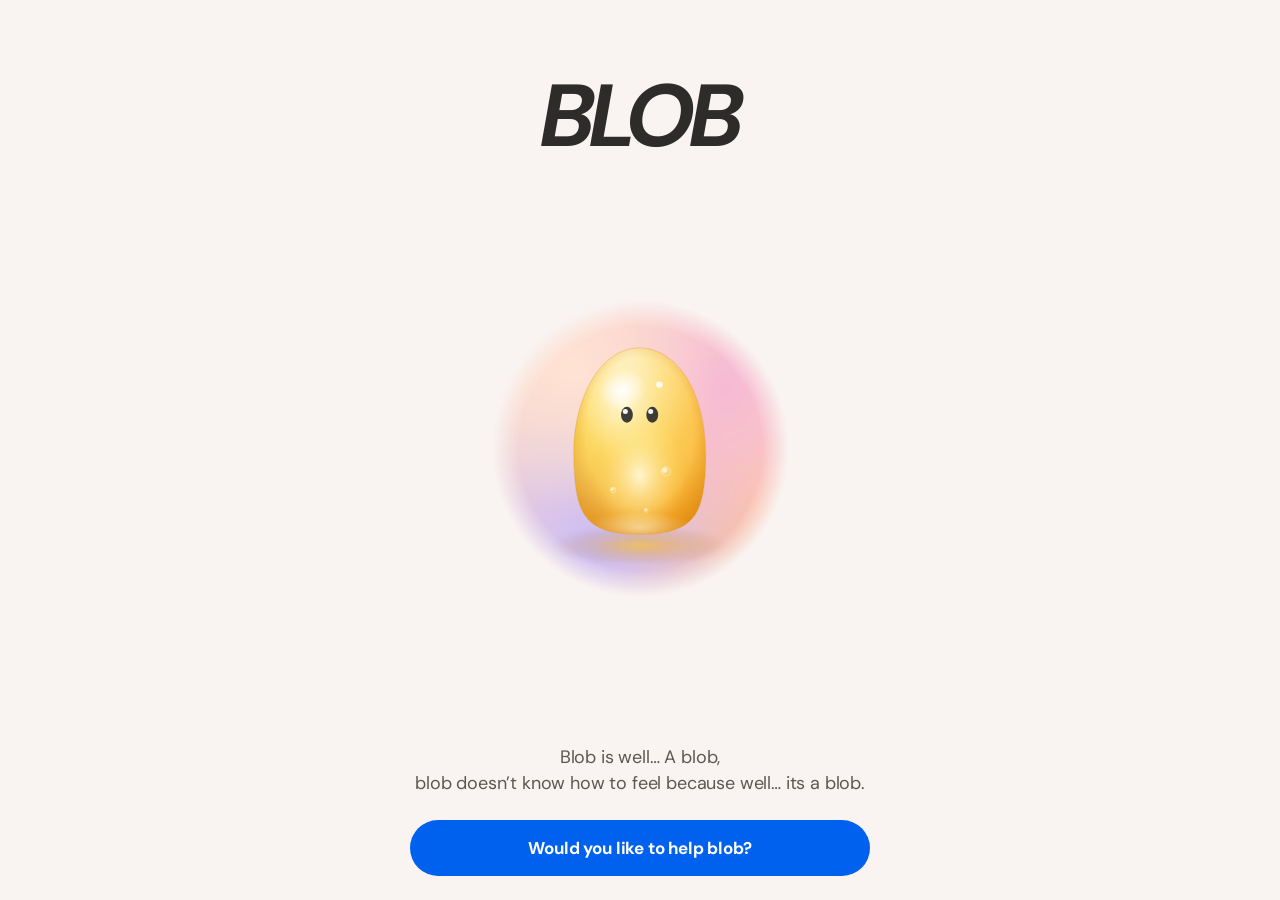
==== index.html @ 194c25de "Home: how-is-Blob card with a live mini Blob, its state, and a big level number" ====
<!doctype html>
<html lang="en" data-theme="light">
<head>
<meta charset="utf-8">
<meta name="viewport" content="width=device-width, initial-scale=1, viewport-fit=cover">
<meta name="color-scheme" content="light">
<meta name="theme-color" content="#f9f4f2">
<meta name="apple-mobile-web-app-capable" content="yes">
<meta name="mobile-web-app-capable" content="yes">
<meta name="apple-mobile-web-app-status-bar-style" content="default">
<meta name="apple-mobile-web-app-title" content="The Blob">
<title>The Blob</title>
<meta name="description" content="A jelly blob shares your heartbeat, tells you its day as short stories, and learns with your help.">
<link rel="manifest" href="manifest.json">
<link rel="icon" href="icon.svg" type="image/svg+xml">
<link rel="apple-touch-icon" href="icon-180.png">
<link rel="preconnect" href="https://fonts.googleapis.com">
<link rel="preconnect" href="https://fonts.gstatic.com" crossorigin>
<link href="https://fonts.googleapis.com/css2?family=DM+Sans:wght@400;500;700&display=swap" rel="stylesheet">
<link rel="stylesheet" href="app.css?v=26">
</head>
<body>
<svg width="0" height="0" style="position:absolute" aria-hidden="true">
  <defs>
    <radialGradient id="bFill" cx=".36" cy=".28" r=".85"><stop offset="0" stop-color="#fff4be" stop-opacity=".95"/><stop offset=".36" stop-color="#ffd832" stop-opacity=".72"/><stop offset=".68" stop-color="#ffc600" stop-opacity=".62"/><stop offset="1" stop-color="#f09e00" stop-opacity=".85"/></radialGradient>
    <radialGradient id="bBase" cx=".5" cy="1.08" r=".62"><stop offset="0" stop-color="#ff8c00" stop-opacity=".5"/><stop offset="1" stop-color="#ff8c00" stop-opacity="0"/></radialGradient>
    <radialGradient id="bEdge" cx=".5" cy=".46" r=".58"><stop offset=".7" stop-color="#c86900" stop-opacity="0"/><stop offset="1" stop-color="#c86900" stop-opacity=".32"/></radialGradient>
    <radialGradient id="bTop" cx=".42" cy=".02" r=".6"><stop offset="0" stop-color="#fff" stop-opacity=".55"/><stop offset="1" stop-color="#fff" stop-opacity="0"/></radialGradient>
    <radialGradient id="bCore"><stop offset="0" stop-color="#fffbde" stop-opacity=".9"/><stop offset="1" stop-color="#ffe66e" stop-opacity="0"/></radialGradient>
    <radialGradient id="bSpec"><stop offset="0" stop-color="#fff" stop-opacity=".95"/><stop offset="1" stop-color="#fff" stop-opacity="0"/></radialGradient>
    <radialGradient id="bRim"><stop offset="0" stop-color="#fff8cd" stop-opacity=".8"/><stop offset="1" stop-color="#fff8cd" stop-opacity="0"/></radialGradient>
    <radialGradient id="bShadow"><stop offset="0" stop-color="#ffc400" stop-opacity=".55"/><stop offset=".5" stop-color="#d68c00" stop-opacity=".22"/><stop offset="1" stop-color="#785000" stop-opacity="0"/></radialGradient>
    <radialGradient id="bBub" cx=".35" cy=".35" r=".6"><stop offset="0" stop-color="#fff" stop-opacity=".7"/><stop offset=".3" stop-color="#fff" stop-opacity=".7"/><stop offset=".6" stop-color="#fff" stop-opacity=".12"/><stop offset="1" stop-color="#fff" stop-opacity="0"/></radialGradient>
    <radialGradient id="bHalo"><stop offset=".55" stop-color="#fff1c9" stop-opacity=".9"/><stop offset="1" stop-color="#ffd27a" stop-opacity="0"/></radialGradient>
    <filter id="blur1_5" x="-50%" y="-50%" width="200%" height="200%"><feGaussianBlur stdDeviation="1.5"/></filter>
  </defs>
</svg>
<div class="phone"><div id="app"></div></div>
<script src="data.js?v=11"></script>
<script src="app.js?v=26"></script>
</body>
</html>
---- app.css ----
:root {
  --bg: #f9f4f2; --card: #fdfcfc; --line: #e2ded9; --ink: #2d2c2b; --smoke: #5c5853; --primary: #0061ef;
  --orange: #f47d31; --plum: #5f2b89; --tab: #ffe9a6; --indigo: #3b197f; --sky: #00a4ff; --pink: #ffa1cc;
  --chip: #f5f0ea;
  color-scheme: light;
}
* { box-sizing: border-box; -webkit-tap-highlight-color: transparent; }
html, body { margin: 0; height: 100%; background: var(--bg); overscroll-behavior: none; }
body {
  background: var(--bg); color: var(--ink); font-family: "DM Sans", system-ui, sans-serif;
  font-size: 17px; line-height: 1.45; letter-spacing: -0.01em; display: flex; justify-content: center; align-items: center;
}
h1, h2, h3 { margin: 0; font-weight: 700; letter-spacing: -0.03em; line-height: 1.12; }
p { margin: 0; }
button { font: inherit; color: inherit; letter-spacing: inherit; border: 0; background: none; padding: 0; cursor: pointer; }
:focus-visible { outline: 3px solid var(--primary); outline-offset: 2px; border-radius: 12px; }

/* shell: full screen everywhere; on a laptop the tab bar becomes a sidebar and content sits in a column */
.phone { position: fixed; inset: 0; background: var(--bg); overflow: hidden; }
.screen { position: absolute; inset: 0; overflow-y: auto; overflow-x: hidden; padding: 0 24px; -webkit-overflow-scrolling: touch; scrollbar-width: none; }
.screen::-webkit-scrollbar { display: none; }
.screen.with-tabs { padding-bottom: 108px; }
.pt { padding-top: max(20px, env(safe-area-inset-top)); }

/* type */
.date { font-size: 14px; font-weight: 500; color: var(--smoke); margin-top: 44px; }
.title { font-size: 30px; margin-top: 6px; }
.smoke { color: var(--smoke); }
.small { font-size: 14px; color: var(--smoke); }
.caption { font-size: 13px; color: var(--smoke); }
.section { font-size: 19px; }

/* cards + controls */
.card { background: var(--card); border: 1px solid var(--line); border-radius: 28px; padding: 20px; margin-top: 16px; }
.card.dark { background: var(--ink); border: 0; color: #fff; }
.card.dark .smoke { color: rgba(255, 255, 255, 0.72); }
.btn {
  display: flex; align-items: center; justify-content: center; width: 100%; height: 56px; border-radius: 999px;
  background: var(--primary); color: #fff; font-size: 17px; font-weight: 700;
}
.btn.small-btn { width: auto; height: 44px; padding: 0 24px; font-size: 15px; }
.btn.ink { background: var(--ink); }
.btn.ghost { background: transparent; color: var(--ink); border: 1px solid var(--line); }
.textbtn { display: block; width: 100%; height: 48px; font-weight: 700; color: var(--ink); font-size: 16px; }
.chip { display: inline-flex; align-items: center; gap: 6px; height: 30px; padding: 0 12px; border-radius: 999px; background: var(--chip); font-size: 13px; font-weight: 500; }
.chips { display: flex; flex-wrap: wrap; gap: 8px; }
.dot { width: 8px; height: 8px; border-radius: 50%; display: inline-block; flex: none; }
.opt {
  min-height: 44px; padding: 10px 16px; border-radius: 999px; border: 1px solid var(--line); background: var(--card);
  font-size: 15px; font-weight: 500; text-align: left;
}
.opt[aria-checked="true"] { background: var(--ink); color: #fff; border-color: var(--ink); }
.toggles { display: grid; grid-template-columns: 1fr 1fr; gap: 10px; }
.toggles .opt { text-align: center; }

/* onboarding */
.ob { display: flex; flex-direction: column; min-height: 100%; padding-bottom: max(24px, env(safe-area-inset-bottom)); }
.ob-head { height: 56px; margin-top: max(12px, env(safe-area-inset-top)); display: grid; grid-template-columns: 44px 1fr 44px; align-items: center; }
.back { width: 44px; height: 44px; display: grid; place-items: center; margin-left: -10px; }
.pdots { display: flex; gap: 6px; justify-content: center; align-items: center; }
.pdots i { width: 8px; height: 8px; border-radius: 999px; background: #d9d3cd; transition: width 0.25s; }
.pdots i.on { width: 22px; background: var(--ink); }
.ob-blob { flex: 1; display: grid; place-items: center; min-height: 300px; }
.ob h1 { font-size: 32px; }
.ob h1.display { font-size: 40px; }
.ob .body { font-size: 17px; color: var(--smoke); margin-top: 12px; }
.quote { margin-top: 16px; background: var(--card); border: 1px solid var(--line); border-radius: 20px; padding: 14px 16px; font-style: italic; color: var(--ink); }
.ticks { list-style: none; margin: 16px 0 0; padding: 14px 16px; background: var(--card); border: 1px solid var(--line); border-radius: 20px; display: grid; gap: 10px; font-size: 15px; }
.ticks li { display: grid; grid-template-columns: 22px 1fr; gap: 8px; }
.ticks svg { margin-top: 2px; }
.ob .btn { margin-top: 24px; }
.ob-intro, .ob-center { text-align: center; }
.ob { touch-action: pan-y; user-select: none; -webkit-user-select: none; }
.ob.in-next { animation: obnext 0.32s cubic-bezier(.2, .9, .3, 1); }
.ob.in-prev { animation: obprev 0.32s cubic-bezier(.2, .9, .3, 1); }
@keyframes obnext { from { transform: translateX(40px); opacity: 0; } }
@keyframes obprev { from { transform: translateX(-40px); opacity: 0; } }
.ob-intro .kicker { font-size: 20px; font-weight: 500; margin-top: 24px; }
.ob-intro .wordmark { font-size: 88px; font-weight: 700; font-style: italic; letter-spacing: -0.05em; line-height: 1; margin-top: 4px; }
.ob-intro .body { font-size: 18px; margin-top: 8px; }
.ob-center h1 { font-size: 26px; line-height: 1.25; letter-spacing: -0.02em; }
.ob-center h1 em { font-style: italic; }
.ob-center .body { font-size: 15px; max-width: 300px; margin: 12px auto 0; }
.ob-center .quote { text-align: center; font-size: 15px; }
.ob-center .ticks { text-align: left; font-size: 14px; }
.ob-big h1, .ob-big .sub { font-size: 30px; }
.ob-big .sub { font-weight: 700; letter-spacing: -0.02em; margin-top: 28px; }
/* illustrations */
.illo { display: block; flex: none; }
.illo-hero { display: flex; justify-content: center; margin: 4px 0 2px; }
.tile { display: grid; place-items: center; flex: none; width: 52px; height: 52px; border-radius: 16px; background: var(--chip); overflow: hidden; }
.tile.t64 { width: 64px; height: 64px; border-radius: 18px; }
.row .lvl { display: block; font-size: 13px; color: var(--ink); font-weight: 500; margin-top: 2px; }
.opt.with-illo { display: inline-flex; align-items: center; gap: 6px; padding-left: 8px; }
.opt.with-illo .illo { margin: -6px 0; }
.q-illo { display: flex; align-items: center; gap: 10px; }
.q-illo .illo { margin: -8px 0 -8px -4px; }
/* vignette cards */
.vtile { position: relative; display: grid; place-items: center; flex: none; border-radius: 18px; background: var(--chip); }
.badge-c { position: absolute; width: 24px; height: 24px; border-radius: 50%; background: var(--card); box-shadow: 0 0 0 1.5px var(--card); }
.badge-c.tr { top: -6px; right: -6px; }
.badge-c.br { bottom: -6px; right: -6px; }
.vcard { display: flex; align-items: flex-start; gap: 14px; width: 100%; text-align: left; padding: 16px 0; border-bottom: 1px solid var(--line); }
.vgroup > .vcard { border-bottom: 0; }
.vgroup { border-bottom: 1px solid var(--line); }
.vcard .grow { flex: 1; min-width: 0; display: flex; flex-direction: column; gap: 4px; }
.vmeta { font-size: 13px; font-weight: 700; color: var(--smoke); }
.vtext { font-size: 15px; line-height: 1.45; color: var(--ink); }
.vline { font-size: 13px; font-style: italic; color: var(--smoke); }
.helpme { align-self: flex-start; margin-top: 6px; height: 30px; padding: 0 14px; border-radius: 999px; background: var(--tab); font-size: 13px; font-weight: 700; display: inline-flex; align-items: center; }
.vblob { flex: none; margin-top: 4px; }
.seeall { align-self: flex-start; margin-top: 6px; font-size: 13px; font-weight: 700; text-decoration: underline; text-underline-offset: 3px; }
.rows.sub { margin: 0 0 8px; padding: 0 0 0 12px; border-left: 2px solid var(--line); }
.rows.sub .vcard { padding: 12px 0; }
.chip.ctx { margin: 2px 0 4px; }
.anchor .anc-top { display: flex; gap: 14px; align-items: flex-start; }
.anchor .aq { font-size: 14px; color: var(--smoke); margin: 14px 0 8px; }
.anchor .aq b { color: var(--ink); }
.ghost-btn { background: var(--card); color: var(--ink); border: 1px solid var(--line); }
/* learned */
.lede { font-size: 15px; color: var(--smoke); margin-top: 8px; }
.ltitle { font-size: 19px; font-weight: 700; letter-spacing: -0.03em; }
.lsub { font-size: 13px; color: var(--smoke); margin-top: 4px; }
.acts { list-style: none; margin: 8px 0 0; padding: 0; }
.acts li { display: flex; align-items: center; gap: 14px; min-height: 88px; padding: 12px 0; border-bottom: 1px solid var(--line); }
.acts li:last-child { border-bottom: 0; padding-bottom: 0; }
.acts .grow { flex: 1; min-width: 0; display: flex; flex-direction: column; gap: 2px; }
.acts b { font-size: 16px; }
.acts .smoke { font-size: 14px; }
.mline { display: flex; align-items: center; justify-content: space-between; margin-top: 6px; }
.cnt { font-size: 12px; color: var(--smoke); }
.pat { padding: 18px 0; border-bottom: 1px solid var(--line); }
.pat:last-child { border-bottom: 0; padding-bottom: 0; }
.pill { display: inline-flex; align-items: center; height: 26px; padding: 0 12px; border-radius: 13px; font-size: 13px; font-weight: 700; background: #efebe6; }
.pill.yes { background: #ffe9a6; }
.pat h3 { font-size: 17px; font-weight: 700; letter-spacing: -0.02em; line-height: 1.3; margin-top: 10px; }
.pat-unsure { display: flex; align-items: center; gap: 12px; margin-top: 10px; }
.pat-unsure h3 { margin-top: 0; }
.ptiles { display: grid; grid-template-columns: 1fr 1fr; gap: 8px; margin-top: 12px; }
.ptile { background: var(--chip); border-radius: 20px; min-height: 150px; padding: 8px 8px 14px; display: flex; flex-direction: column; align-items: center; text-align: center; }
.ptile b { font-size: 14px; margin-top: 2px; }
.ptile span { font-size: 13px; color: var(--smoke); }
.pbody { font-size: 15px; color: var(--smoke); margin-top: 12px; }
.evid { font-size: 13px; color: var(--smoke); font-style: italic; margin-top: 6px; }
.so { font-size: 15px; font-weight: 500; margin-top: 12px; }
.so b { font-weight: 700; }
.pbtns { display: grid; grid-template-columns: 1fr 1fr; gap: 8px; margin-top: 14px; }
.pbtn { height: 46px; border-radius: 999px; border: 1px solid var(--line); background: var(--card); font-weight: 700; font-size: 15px; }
.pbtn[aria-pressed="true"] { background: var(--ink); border-color: var(--ink); color: #fff; }
/* choose your blob */
.ob-choose .ob-blob { min-height: 260px; }
.picker { margin-top: 16px; text-align: left; }
.pick-h { font-size: 13px; font-weight: 700; color: var(--smoke); margin: 12px 0 8px; }
.swatches { display: grid; grid-template-columns: repeat(6, 1fr); gap: 4px; }
.sw { display: flex; flex-direction: column; align-items: center; gap: 4px; padding: 4px 0; font-size: 12px; color: var(--smoke); border-radius: 12px; min-height: 44px; }
.sw-dot { width: 36px; height: 36px; border-radius: 50%; box-shadow: 0 0 0 1px var(--line); transition: box-shadow .15s; }
.sw.on { color: var(--ink); font-weight: 700; }
.sw.on .sw-dot { box-shadow: 0 0 0 2px var(--bg), 0 0 0 4px var(--ink); }
/* props on the blob */
.acc g, .acc text, .acc path, .acc circle { transform-box: fill-box; }
.a-think { animation: thinkbob 3.2s ease-in-out infinite; }
.a-t1 { animation: tdot 2.4s ease-in-out infinite; }
.a-t2 { animation: tdot 2.4s ease-in-out 0.3s infinite; }
.a-cloud { animation: tdot 2.4s ease-in-out 0.6s infinite; transform-origin: 30% 100%; }
.a-fly { animation: fly 6s linear infinite; }
.a-book { animation: bookbob 3s ease-in-out infinite; }
.a-q { transform-origin: 50% 100%; animation: qwob 2.2s ease-in-out infinite; }
.a-drop { animation: drip 2.6s ease-in infinite; }
.a-ink { stroke-dasharray: 1; animation: ink 3.6s linear infinite; }
.a-pencil { animation: scribble 3.6s ease-in-out infinite; }
.a-blush { animation: blush 3s ease-in-out infinite; }
@keyframes thinkbob { 50% { transform: translateY(-3px); } }
@keyframes tdot { 0%, 100% { opacity: .55; transform: scale(.92); } 50% { opacity: 1; transform: scale(1); } }
@keyframes fly { 0% { transform: translate(0, 0); } 25% { transform: translate(-22px, 6px); } 50% { transform: translate(-34px, -4px); } 75% { transform: translate(-12px, 8px); } 100% { transform: translate(0, 0); } }
@keyframes bookbob { 50% { transform: translateY(-2px) rotate(-1deg); } }
@keyframes qwob { 0%, 100% { transform: rotate(-8deg) translateY(0); } 50% { transform: rotate(8deg) translateY(-4px); } }
@keyframes drip { 0% { transform: translateY(-4px); opacity: 0; } 15% { opacity: 1; } 80% { opacity: 1; } 100% { transform: translateY(14px); opacity: 0; } }
@keyframes ink { 0% { stroke-dashoffset: 1; } 70%, 90% { stroke-dashoffset: 0; } 100% { stroke-dashoffset: 0; opacity: 0; } }
@keyframes scribble { 0% { transform: translate(-30px, -8px); } 35% { transform: translate(0, -8px); } 40% { transform: translate(-30px, 6px); } 70%, 90% { transform: translate(-8px, 6px); } 100% { transform: translate(-30px, -8px); } }
@keyframes blush { 50% { opacity: .65; } }

/* home */
.blobcard { display: grid; grid-template-columns: 1fr 1fr; align-items: center; gap: 8px; min-height: 200px; padding: 8px 20px 8px 4px; }
.flat-n { font-size: 40px; font-weight: 700; letter-spacing: -0.03em; line-height: 1; margin-top: 6px; }
.flat-n span { font-size: 17px; font-weight: 500; color: var(--smoke); letter-spacing: -0.01em; }
.chart-head { display: flex; justify-content: space-between; align-items: baseline; gap: 8px; }
.legend { display: flex; gap: 12px; font-size: 13px; color: var(--smoke); }
.legend span { display: inline-flex; align-items: center; gap: 5px; }
.chart { width: 100%; height: auto; display: block; margin-top: 10px; overflow: visible; }
.chart text { font-family: inherit; font-size: 12px; fill: var(--smoke); }
.stats { display: grid; grid-template-columns: repeat(3, 1fr); gap: 10px; margin-top: 16px; }
.stat { background: var(--card); border: 1px solid var(--line); border-radius: 20px; padding: 14px 12px; }
.stat b { display: block; font-size: 22px; letter-spacing: -0.03em; }
.stat span { font-size: 13px; color: var(--smoke); }
.ready { display: flex; align-items: center; justify-content: space-between; gap: 12px; }

/* tab bar */
.tabbar {
  position: absolute; left: 0; right: 0; bottom: 0; height: calc(84px + env(safe-area-inset-bottom)); padding-bottom: env(safe-area-inset-bottom);
  background: var(--card); border-top: 1px solid var(--line); display: grid; grid-template-columns: repeat(3, 1fr); z-index: 5;
}
.tab { text-decoration: none; display: flex; flex-direction: column; align-items: center; justify-content: center; gap: 4px; color: #5c5853; font-size: 12px; font-weight: 500; }
.tab .ic { width: 56px; height: 30px; border-radius: 999px; display: grid; place-items: center; }
.tab[aria-current="page"] { color: var(--ink); font-weight: 700; }
.tab[aria-current="page"] .ic { background: var(--tab); }

/* sheet */
.backdrop { position: absolute; inset: 0; background: rgba(45, 44, 43, 0.5); z-index: 20; animation: fade 0.25s ease; }
.sheet {
  position: absolute; left: 0; right: 0; bottom: 0; z-index: 21; background: var(--bg); border-radius: 32px 32px 0 0;
  padding: 10px 24px max(20px, env(safe-area-inset-bottom)); animation: up 0.35s cubic-bezier(.2, .9, .3, 1); max-height: 92%; overflow-y: auto;
}
.grab { width: 40px; height: 5px; border-radius: 999px; background: #d4cdc7; margin: 0 auto 6px; }
.sheet .meta { font-size: 14px; color: var(--smoke); font-weight: 500; text-align: center; }
.sheet h2 { font-size: 24px; text-align: center; margin-top: 4px; }
.sheet .vig { font-size: 17px; margin-top: 12px; text-align: center; }
.sheet .chips { justify-content: center; margin: 14px 0 18px; }
@keyframes fade { from { opacity: 0; } }
@keyframes up { from { transform: translateY(100%); } }

/* story decision */
.dhead { height: 56px; margin-top: max(12px, env(safe-area-inset-top)); display: grid; grid-template-columns: 44px 1fr 44px; align-items: center; }
.dhead .count { text-align: right; font-size: 15px; color: var(--smoke); white-space: nowrap; }
.storycard { background: var(--card); border: 1px solid var(--line); border-radius: 28px; padding: 20px; margin-top: -8px; position: relative; }
.storycard .vig { font-size: 19px; font-weight: 500; line-height: 1.4; }
.q { margin-top: 28px; }
.q h3 { font-size: 19px; margin-bottom: 4px; }
.q .help { font-size: 14px; color: var(--smoke); margin-bottom: 12px; }
.q .opts { display: flex; flex-wrap: wrap; gap: 8px; margin-top: 12px; }
.flats { display: grid; grid-template-columns: repeat(7, 1fr); gap: 4px; margin-top: 12px; }
.ftile { display: flex; flex-direction: column; align-items: center; justify-content: flex-end; gap: 4px; min-height: 64px; padding: 6px 0; border-radius: 14px; border: 1px solid transparent; font-size: 13px; color: var(--smoke); }
.ftile[aria-checked="true"] { background: var(--ink); color: #fff; font-weight: 700; }
.fends { display: flex; justify-content: space-between; font-size: 12px; color: var(--smoke); margin-top: 6px; }
.actions { margin: 32px 0 max(24px, env(safe-area-inset-bottom)); display: grid; gap: 4px; }

/* lists */
.group { margin-top: 28px; }
.group h2 { font-size: 19px; margin-bottom: 4px; }
.rows { list-style: none; margin: 0; padding: 0; }
.row { display: flex; align-items: center; gap: 12px; width: 100%; text-align: left; min-height: 60px; padding: 10px 0; border-bottom: 1px solid var(--line); }
.row .grow { flex: 1; min-width: 0; }
.row .grow b { display: block; font-size: 16px; }
.row .grow span { display: block; font-size: 14px; color: var(--smoke); }
.mini { width: 40px; display: flex; justify-content: center; align-items: flex-end; flex: none; }
.status { font-size: 13px; color: var(--smoke); white-space: nowrap; }
.status.wait { color: var(--primary); font-weight: 700; }
.know { display: flex; gap: 12px; align-items: center; padding: 12px 0; }
.know + .know { border-top: 1px solid var(--line); }
.know p { font-size: 15px; }
.badge { display: inline-flex; height: 26px; align-items: center; padding: 0 10px; border-radius: 999px; font-size: 12px; font-weight: 700; background: var(--chip); color: var(--smoke); white-space: nowrap; }
.badge.yes { background: var(--tab); color: var(--ink); }
.link { padding: 14px 0; }
.link + .link { border-top: 1px solid var(--line); }
.link .top { display: flex; justify-content: space-between; gap: 10px; align-items: flex-start; }
.link p { font-size: 15px; color: var(--smoke); margin-top: 4px; }
.collection { display: grid; grid-template-columns: repeat(5, 1fr); gap: 6px; margin-top: 12px; align-items: end; }
.collection button { display: flex; justify-content: center; align-items: flex-end; min-height: 44px; border-radius: 12px; }
.kindrow { display: flex; justify-content: space-between; align-items: center; font-size: 15px; padding: 8px 0; }

/* care */
.care { display: flex; flex-direction: column; min-height: 100%; text-align: center; padding-bottom: max(24px, env(safe-area-inset-bottom)); }
.care .ob-blob { min-height: 340px; }
.care h1 { font-size: 30px; }
.care .cue { font-size: 22px; font-weight: 700; letter-spacing: -0.03em; height: 30px; }
.care .bpm { margin-top: 8px; font-size: 15px; color: var(--smoke); }
.care .bpm b { color: var(--ink); font-size: 19px; }
.care .btn { margin-top: 20px; }

/* ---------- the blob ---------- */
.bstage { position: relative; display: inline-block; --sp: 1; flex: none; }
.bstage.slow { --sp: 1.5; }
.sphere {
  position: absolute; border-radius: 50%; filter: blur(4px);
  -webkit-mask-image: radial-gradient(circle, #000 58%, transparent 71%); mask-image: radial-gradient(circle, #000 58%, transparent 71%);
  animation: sphere 16s ease-in-out infinite alternate;
}
.pal-calm { background: radial-gradient(circle at 28% 24%, #ffe3d3 0, rgba(255, 227, 211, 0) 46%), radial-gradient(circle at 78% 30%, #f7b9d4 0, rgba(247, 185, 212, 0) 52%), radial-gradient(circle at 34% 82%, #cdbdf6 0, rgba(205, 189, 246, 0) 56%), radial-gradient(circle at 82% 84%, #ffbf96 0, rgba(255, 191, 150, 0) 52%), #f8d6cc; }
.pal-dusk { background: radial-gradient(circle at 30% 26%, #e6e0fb 0, rgba(230, 224, 251, 0) 48%), radial-gradient(circle at 76% 34%, #b9b4ee 0, rgba(185, 180, 238, 0) 52%), radial-gradient(circle at 36% 80%, #e9b8cf 0, rgba(233, 184, 207, 0) 56%), radial-gradient(circle at 80% 82%, #9fb3e8 0, rgba(159, 179, 232, 0) 50%), #d6cdee; }
.pal-glow { background: radial-gradient(circle at 30% 26%, #fff1c9 0, rgba(255, 241, 201, 0) 48%), radial-gradient(circle at 76% 34%, #ffc7a3 0, rgba(255, 199, 163, 0) 52%), radial-gradient(circle at 36% 80%, #f6b3c9 0, rgba(246, 179, 201, 0) 56%), radial-gradient(circle at 80% 82%, #ffd27a 0, rgba(255, 210, 122, 0) 50%), #ffdcc0; }
.pal-sea { background: radial-gradient(circle at 30% 26%, #e2f6f4 0, rgba(226, 246, 244, 0) 48%), radial-gradient(circle at 76% 34%, #9fdcd8 0, rgba(159, 220, 216, 0) 52%), radial-gradient(circle at 36% 80%, #b8d4f6 0, rgba(184, 212, 246, 0) 56%), radial-gradient(circle at 80% 82%, #7cc3e0 0, rgba(124, 195, 224, 0) 50%), #bfe3e6; }
.pal-mist { background: radial-gradient(circle at 30% 26%, #ffffff 0, rgba(255, 255, 255, 0) 48%), radial-gradient(circle at 76% 34%, #e4ded8 0, rgba(228, 222, 216, 0) 52%), radial-gradient(circle at 36% 80%, #ddd8e6 0, rgba(221, 216, 230, 0) 56%), radial-gradient(circle at 80% 82%, #e8dccf 0, rgba(232, 220, 207, 0) 50%), #ebe5df; }
.pal-sage { background: radial-gradient(circle at 30% 26%, #eef6e2 0, rgba(238, 246, 226, 0) 48%), radial-gradient(circle at 76% 34%, #bfe0d4 0, rgba(191, 224, 212, 0) 52%), radial-gradient(circle at 36% 80%, #f7cdb8 0, rgba(247, 205, 184, 0) 56%), radial-gradient(circle at 80% 82%, #a9cfe6 0, rgba(169, 207, 230, 0) 50%), #d5e6d6; }
.bsvg { position: absolute; overflow: visible; }
.bsvg g { transform-box: fill-box; }
.bstage:not(.static) { cursor: pointer; touch-action: manipulation; }
.bsvg.jump { transform-origin: 50% 100%; animation: jump 0.7s cubic-bezier(.3, .7, .4, 1); }
@keyframes jump {
  0% { transform: none; }
  14% { transform: scale(1.12, 0.84); }
  40% { transform: translateY(-34%) scale(0.92, 1.1); }
  62% { transform: translateY(0) scale(1.08, 0.9); }
  78% { transform: scale(0.97, 1.03); }
  100% { transform: none; }
}
.b-lean, .b-squash { transform-origin: 50% 100%; }
.b-lean { animation: lean calc(4.2s * var(--sp)) ease-in-out infinite; }
.b-squash { animation: squash calc(3.3s * var(--sp)) ease-in-out infinite; }
.b-hl { animation: hl calc(4.2s * var(--sp)) ease-in-out 0.25s infinite; }
.b-core { transform-origin: 50% 50%; animation: core calc(6.5s * var(--sp)) ease-in-out infinite; }
.b-bub { animation: bub 5.5s linear infinite; }
.b-bub.b2 { animation-duration: 7s; animation-delay: -2s; }
.b-bub.b3 { animation-duration: 6.2s; animation-delay: -4s; }
.b-look { animation: look calc(8s * var(--sp)) ease-in-out infinite; }
.b-blink { transform-origin: 50% 50%; animation: blink calc(4.8s * var(--sp)) infinite; }
.b-halo { opacity: 0; transform-origin: 50% 50%; }
.b-up { transition: transform 0.4s; }
@keyframes sphere { from { transform: rotate(0) scale(1); } to { transform: rotate(28deg) scale(1.05); } }
@keyframes lean { 0%, 100% { transform: skewX(-4.5deg); } 50% { transform: skewX(3.5deg); } }
@keyframes squash { 0%, 100% { transform: scale(1, 1); } 33% { transform: scale(1.05, 0.95); } 66% { transform: scale(0.97, 1.035); } }
@keyframes hl { 0%, 100% { transform: translateX(-2px); } 50% { transform: translateX(2px); } }
@keyframes core { 0%, 100% { transform: translate(0, 0); } 33% { transform: translate(4%, -6%); } 66% { transform: translate(-5%, 3%); } }
@keyframes bub { 0% { transform: translateY(0); opacity: 0; } 15% { opacity: 1; } 80% { opacity: 0.9; } 100% { transform: translateY(var(--rise)); opacity: 0; } }
@keyframes look { 0%, 18%, 82%, 100% { transform: translateX(0); } 28%, 42% { transform: translateX(calc(-1 * var(--look))); } 54%, 70% { transform: translateX(var(--look)); } }
@keyframes blink { 0%, 93%, 100% { transform: scaleY(1); } 96% { transform: scaleY(0.1); } }

/* states */
.st-bounce .b-squash { animation: hop calc(2.8s * var(--sp)) cubic-bezier(.3, 0, .3, 1) infinite; }
@keyframes hop { 0%, 60%, 100% { transform: translateY(0) scale(1, 1); } 12% { transform: translateY(0) scale(1.12, 0.86); } 30% { transform: translateY(-14%) scale(0.92, 1.1); } 48% { transform: translateY(0) scale(1.06, 0.94); } }
.st-flat .b-squash { animation: sag 6s ease-in-out infinite; }
.st-flat .b-lean { animation: leanflat 8s ease-in-out infinite; }
.st-flat .b-blink { animation-duration: 7s; }
@keyframes sag { 0%, 100% { transform: scale(1, 1); } 50% { transform: scale(1.05, 0.93); } }
@keyframes leanflat { 0%, 100% { transform: skewX(0); } 50% { transform: skewX(-2deg); } }
.st-breathe .b-squash { animation: breathe 10s ease-in-out infinite; }
.st-breathe .b-blink { animation: none; transform: scaleY(0.14); }
.st-breathe .b-look { animation: none; }
@keyframes breathe { 0%, 100% { transform: scale(1, 1); } 40% { transform: scale(1.07, 1.12); } }
.st-puff .b-squash { animation: puff 3s cubic-bezier(.2, .8, .3, 1) both; }
.st-puff .b-blink { animation: puffeyes 3s both; }
.st-puff .b-look { animation: none; }
@keyframes puff { 0% { transform: scale(1.75, 0.4); } 38% { transform: scale(0.9, 1.14); } 58% { transform: scale(1.05, 0.95); } 76% { transform: scale(0.98, 1.03); } 100% { transform: scale(1, 1); } }
@keyframes puffeyes { 0%, 45% { transform: scaleY(0.1); } 62% { transform: scale(1.25); } 100% { transform: scale(1); } }
.st-work .b-up { transform: translateY(calc(-1 * var(--upv))); }
.st-work .b-look { animation: none; }
.st-work .b-halo { animation: halo 2.6s ease-in-out infinite; }
.st-work .b-core { animation: corepulse 2.6s ease-in-out infinite; }
@keyframes halo { 0%, 100% { opacity: 0.15; transform: scale(0.96); } 50% { opacity: 0.7; transform: scale(1.06); } }
@keyframes corepulse { 0%, 100% { transform: scale(0.9); opacity: 0.75; } 50% { transform: scale(1.15); opacity: 1; } }
.bstage.static *, .bstage.static { animation: none !important; }

@media (prefers-reduced-motion: reduce) {
  .bstage *, .bstage, .sphere, .sheet, .backdrop, .ob { animation: none !important; transition: none !important; }
}
.vh { position: absolute; width: 1px; height: 1px; overflow: hidden; clip: rect(0 0 0 0); white-space: nowrap; }
.st-puff.loop .b-squash { animation: puffloop 5s cubic-bezier(.2, .8, .3, 1) infinite; }
.st-puff.loop .b-blink { animation: puffeyesloop 5s infinite; }
@keyframes puffloop { 0% { transform: scale(1.75, 0.4); } 23% { transform: scale(0.9, 1.14); } 35% { transform: scale(1.05, 0.95); } 46% { transform: scale(0.98, 1.03); } 60%, 88% { transform: scale(1, 1); } 100% { transform: scale(1.75, 0.4); } }
@keyframes puffeyesloop { 0%, 27% { transform: scaleY(0.1); } 37% { transform: scale(1.25); } 60%, 86% { transform: scale(1); } 100% { transform: scaleY(0.1); } }

/* ---------- laptop and tablet ---------- */
@media (min-width: 600px) {
  .screen { padding-left: max(32px, calc((100% - 560px) / 2)); padding-right: max(32px, calc((100% - 560px) / 2)); scrollbar-width: thin; }
  .screen::-webkit-scrollbar { display: block; width: 8px; }
  .screen::-webkit-scrollbar-thumb { background: #e2ded9; border-radius: 8px; }
  .sheet { left: 50%; right: auto; top: 50%; bottom: auto; width: 480px; max-height: 88%; border-radius: 32px; padding-bottom: 28px;
    transform: translate(-50%, -50%); animation: pop 0.3s cubic-bezier(.2, .9, .3, 1); box-shadow: 0 30px 80px rgba(45, 44, 43, 0.25); }
  .sheet .grab { display: none; }
  @keyframes pop { from { opacity: 0; transform: translate(-50%, -46%) scale(.97); } to { opacity: 1; transform: translate(-50%, -50%); } }
}
@media (min-width: 900px) {
  .tabbar { top: 0; right: auto; width: 240px; height: auto; padding: 96px 16px 24px; border-top: 0; border-right: 1px solid var(--line);
    grid-template-columns: none; grid-auto-rows: 52px; align-content: start; gap: 4px; }
  .tabbar::before { content: "The Blob"; position: absolute; top: 32px; left: 32px; font-size: 22px; font-weight: 700; letter-spacing: -0.03em; font-style: italic; }
  .tab { flex-direction: row; justify-content: flex-start; gap: 10px; padding: 0 8px; font-size: 16px; border-radius: 999px; }
  .tab:hover { background: var(--chip); }
  .tab .ic { width: 44px; height: 34px; }
  .screen.with-tabs { left: 240px; padding-left: max(40px, calc((100% - 720px) / 2)); padding-right: max(40px, calc((100% - 720px) / 2)); padding-bottom: 56px; }
  .screen.with-tabs .date { margin-top: 56px; }
  .screen.with-tabs .title { font-size: 36px; }
  .ob { max-width: 460px; margin: 0 auto; }
}
/* the blob scale inside a practice-story card is narrower than the story screen */
.anchor .flats { grid-template-columns: repeat(7, minmax(0, 1fr)); gap: 2px; }
.anchor .ftile .bstage { transform: scale(.8); transform-origin: 50% 100%; }

/* ---------- journey ---------- */
.journey { position: relative; margin-top: 36px; }
.pnode { position: absolute; left: 50%; width: 140px; margin-left: -70px; display: flex; flex-direction: column; align-items: center; transform: translateX(var(--x)); }
.nbtn { width: 84px; height: 84px; border-radius: 50%; display: grid; place-items: center; overflow: hidden; position: relative; z-index: 1;
  box-shadow: inset 0 -6px 12px rgba(255, 255, 255, .45), inset 0 4px 10px rgba(255, 255, 255, .6), 0 8px 18px rgba(45, 44, 43, .12); transition: transform .12s; }
.nbtn:active { transform: scale(.94); }
.nbtn .illo { margin-top: 6px; }
.pnode.todo .nbtn .illo, .pnode.todo .nstar { filter: grayscale(1); opacity: .5; }
.nstar { color: #fff; display: grid; place-items: center; filter: drop-shadow(0 1px 1px rgba(45, 44, 43, .2)); }
.nlabel { margin-top: 10px; font-size: 12px; font-weight: 700; color: var(--smoke); text-align: center; line-height: 1.25; }
.pnode.todo .nlabel { color: #a39d97; }
.nday { position: absolute; top: 30px; left: 50%; margin-left: calc(var(--side) * 62px - 22px); width: 44px; text-align: center; z-index: 2;
  font-size: 12px; font-weight: 700; color: var(--ink); background: var(--card); border: 1px solid var(--line); border-radius: 999px; padding: 3px 0; }
.nday:empty { display: none; }
.jdot { position: absolute; width: 10px; height: 10px; margin-left: -5px; border-radius: 50%; background: #e2ded9; }
.jdot.on { background: radial-gradient(circle at 35% 30%, #fff4be, #ffd832 60%, #f0a800); }
.nring { position: absolute; top: -12px; left: 50%; margin-left: -54px; z-index: 0; width: 108px; height: 108px; }
.pnode.current .nbtn { animation: nodebob 2.4s ease-in-out infinite; }
@keyframes nodebob { 50% { transform: translateY(-3px); } }
.jart { position: absolute; left: 50%; margin-left: calc(var(--side) * 112px - 85px); width: 170px; display: flex; justify-content: center; pointer-events: none; }
.jart .bstage { pointer-events: auto; }
.khead { font-size: 22px; letter-spacing: -0.03em; margin-top: 28px; }
.nsheet .ntitle { text-align: left; margin-top: 10px; font-size: 22px; }
.nsheet .acts li { border-bottom: 0; }
@media (prefers-reduced-motion: reduce) { .pnode.current .nbtn { animation: none; } }

/* ---------- home ---------- */
.home-head { text-align: center; margin-top: 44px; }
.home-head .title { margin-top: 0; }
.home-head .date { margin-top: 4px; }
.home-blob { display: flex; justify-content: center; margin-top: 4px; }
.howcard .caption { font-size: 14px; color: var(--smoke); }
.howcard .flat-n { margin-top: 4px; }
.howcard .small { margin-top: 6px; }
.hometiles { display: grid; grid-template-columns: 1fr 1fr; gap: 12px; margin-top: 16px; }
.htile { position: relative; display: flex; flex-direction: column; justify-content: space-between; min-height: 180px; padding: 18px 16px 10px; border-radius: 24px; overflow: hidden;
  text-decoration: none; color: var(--ink); border: 1px solid rgba(255, 255, 255, .6); box-shadow: 0 6px 18px rgba(45, 44, 43, .08); }
.htile span { font-size: 17px; font-weight: 700; letter-spacing: -0.02em; line-height: 1.25; max-width: 130px; }
.htile .illo { align-self: flex-end; margin-right: -6px; }
.htile:active { transform: scale(.98); }

/* ---------- story button ---------- */
.home-head { position: relative; }
.titlerow { display: flex; align-items: center; justify-content: space-between; gap: 12px; margin-top: 6px; }
.titlerow.top { margin-top: 44px; }
.titlerow .title { margin-top: 0; }
.titlerow .storybtn { position: relative; top: auto; right: auto; flex: none; }
.screen.with-tabs .home-head .date { margin-top: 4px; }
.storybtn { position: absolute; right: 0; top: 36px; width: 44px; height: 44px; border-radius: 50%; display: grid; place-items: center;
  background: var(--card); border: 1px solid var(--line); color: var(--ink); z-index: 2; }
.home-head .storybtn { top: -6px; }
.storybtn svg { width: 22px; height: 22px; }
.sbadge { position: absolute; top: -4px; right: -4px; min-width: 18px; height: 18px; padding: 0 4px; border-radius: 9px; background: var(--primary); color: #fff;
  font-size: 11px; font-weight: 700; line-height: 18px; text-align: center; }

/* ---------- Blob's look ---------- */
.home-blob { position: relative; width: 300px; margin-left: auto; margin-right: auto; }
.custombtn { position: absolute; right: 2px; bottom: 34px; width: 56px; height: 56px; border-radius: 50%; display: grid; place-items: center; z-index: 2;
  background: var(--card); border: 1px solid var(--line); color: var(--ink); box-shadow: 0 6px 16px rgba(45, 44, 43, .12); }
.custombtn:active { transform: scale(.94); }
.looksheet h2 { margin-top: 0; }
.looksheet .picker { margin-top: 8px; }

/* how is Blob doing today */
.howcard { display: flex; align-items: center; justify-content: space-between; gap: 12px; padding: 18px 20px; }
.how-l { min-width: 0; }
.how-now { display: flex; align-items: center; gap: 10px; margin-top: 10px; }
.how-now .bstage { flex: none; }
.how-now p { font-size: 13px; line-height: 1.35; color: var(--smoke); }
.how-now b { display: block; font-size: 15px; color: var(--ink); }
.how-n { flex: none; font-size: 76px; font-weight: 700; letter-spacing: -0.05em; line-height: .9; }
.how-n span { font-size: 26px; font-weight: 400; letter-spacing: -0.02em; color: var(--smoke); }
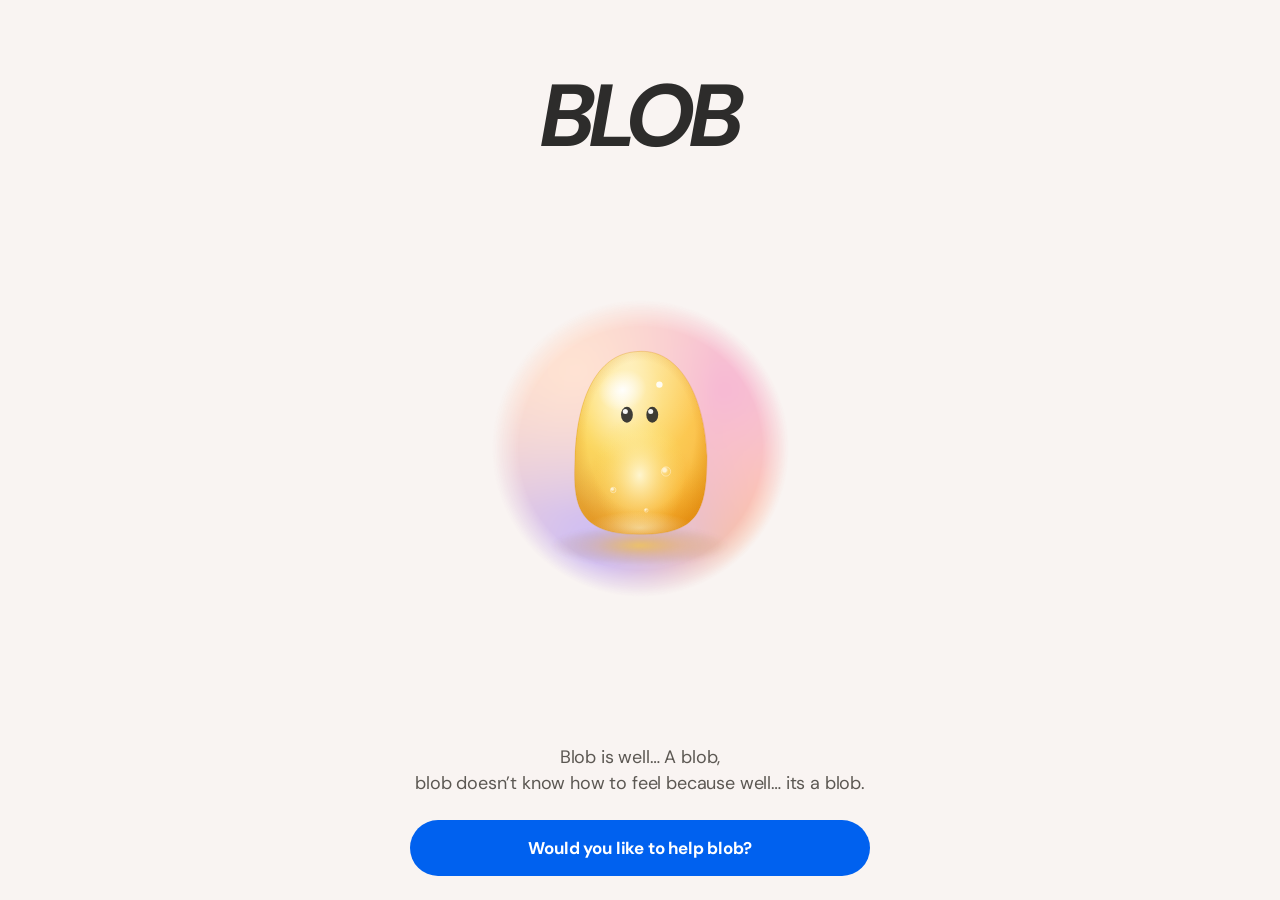
==== commit 39c6cb9c: "Home tiles use the Lagoon gradient" ====
--- a/index.html
+++ b/index.html
@@ -37,6 +37,6 @@
 </svg>
 <div class="phone"><div id="app"></div></div>
 <script src="data.js?v=11"></script>
-<script src="app.js?v=26"></script>
+<script src="app.js?v=27"></script>
 </body>
 </html>
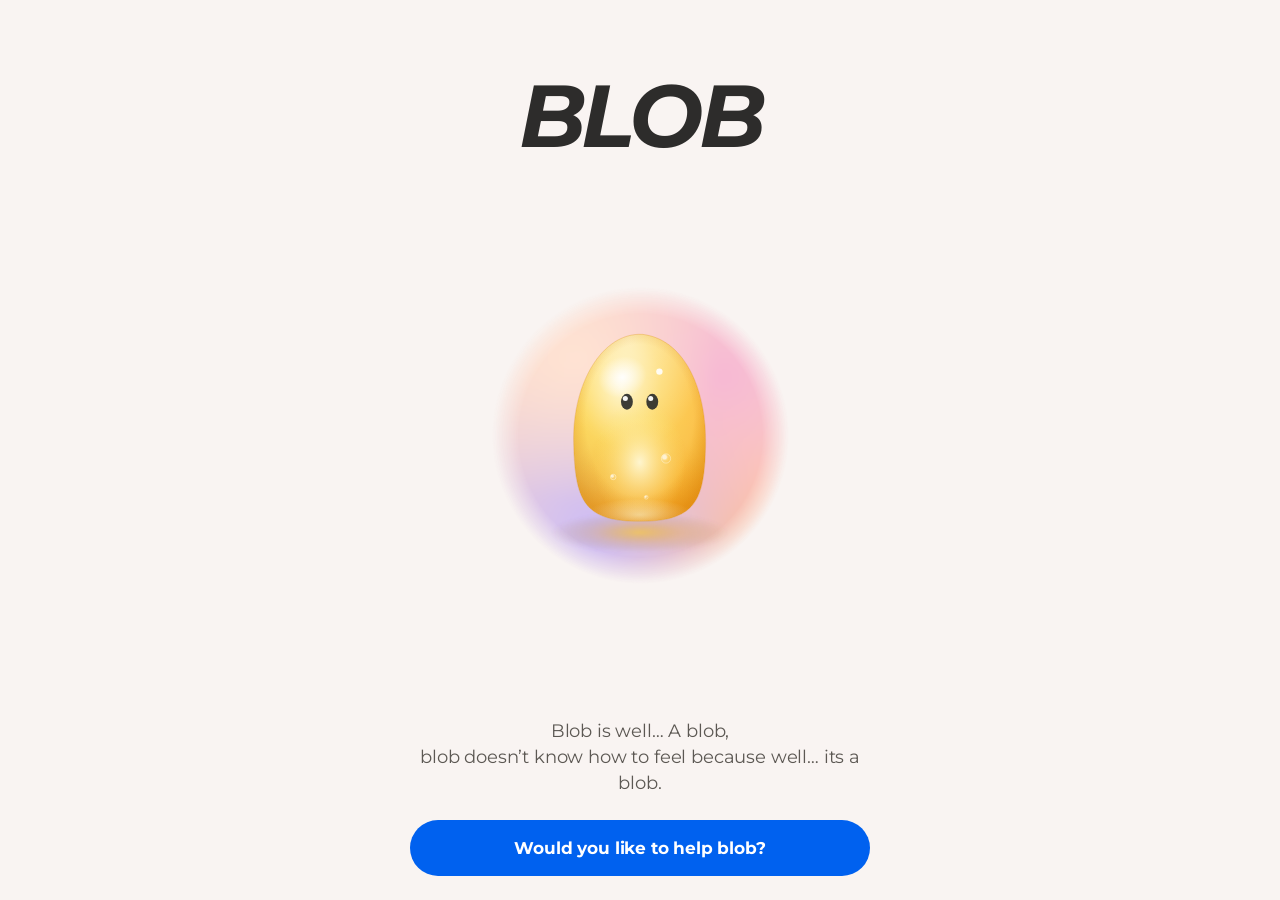
==== commit 1cd1dba6: "Typeface: Montserrat everywhere; stop Journey side art from causing sideways scroll Co-Authored-By: " ====
--- a/index.html
+++ b/index.html
@@ -16,8 +16,8 @@
 <link rel="apple-touch-icon" href="icon-180.png">
 <link rel="preconnect" href="https://fonts.googleapis.com">
 <link rel="preconnect" href="https://fonts.gstatic.com" crossorigin>
-<link href="https://fonts.googleapis.com/css2?family=DM+Sans:wght@400;500;700&display=swap" rel="stylesheet">
-<link rel="stylesheet" href="app.css?v=26">
+<link href="https://fonts.googleapis.com/css2?family=Montserrat:ital,wght@0,400;0,500;0,600;0,700;1,500;1,700&display=swap" rel="stylesheet">
+<link rel="stylesheet" href="app.css?v=28">
 </head>
 <body>
 <svg width="0" height="0" style="position:absolute" aria-hidden="true">
@@ -37,6 +37,6 @@
 </svg>
 <div class="phone"><div id="app"></div></div>
 <script src="data.js?v=11"></script>
-<script src="app.js?v=27"></script>
+<script src="app.js?v=29"></script>
 </body>
 </html>
--- a/app.css
+++ b/app.css
@@ -7,7 +7,7 @@
 * { box-sizing: border-box; -webkit-tap-highlight-color: transparent; }
 html, body { margin: 0; height: 100%; background: var(--bg); overscroll-behavior: none; }
 body {
-  background: var(--bg); color: var(--ink); font-family: "DM Sans", system-ui, sans-serif;
+  background: var(--bg); color: var(--ink); font-family: "Montserrat", system-ui, sans-serif;
   font-size: 17px; line-height: 1.45; letter-spacing: -0.01em; display: flex; justify-content: center; align-items: center;
 }
 h1, h2, h3 { margin: 0; font-weight: 700; letter-spacing: -0.03em; line-height: 1.12; }
@@ -374,7 +374,7 @@
 .anchor .ftile .bstage { transform: scale(.8); transform-origin: 50% 100%; }
 
 /* ---------- journey ---------- */
-.journey { position: relative; margin-top: 36px; }
+.journey { position: relative; margin-top: 36px; overflow-x: clip; }
 .pnode { position: absolute; left: 50%; width: 140px; margin-left: -70px; display: flex; flex-direction: column; align-items: center; transform: translateX(var(--x)); }
 .nbtn { width: 84px; height: 84px; border-radius: 50%; display: grid; place-items: center; overflow: hidden; position: relative; z-index: 1;
   box-shadow: inset 0 -6px 12px rgba(255, 255, 255, .45), inset 0 4px 10px rgba(255, 255, 255, .6), 0 8px 18px rgba(45, 44, 43, .12); transition: transform .12s; }
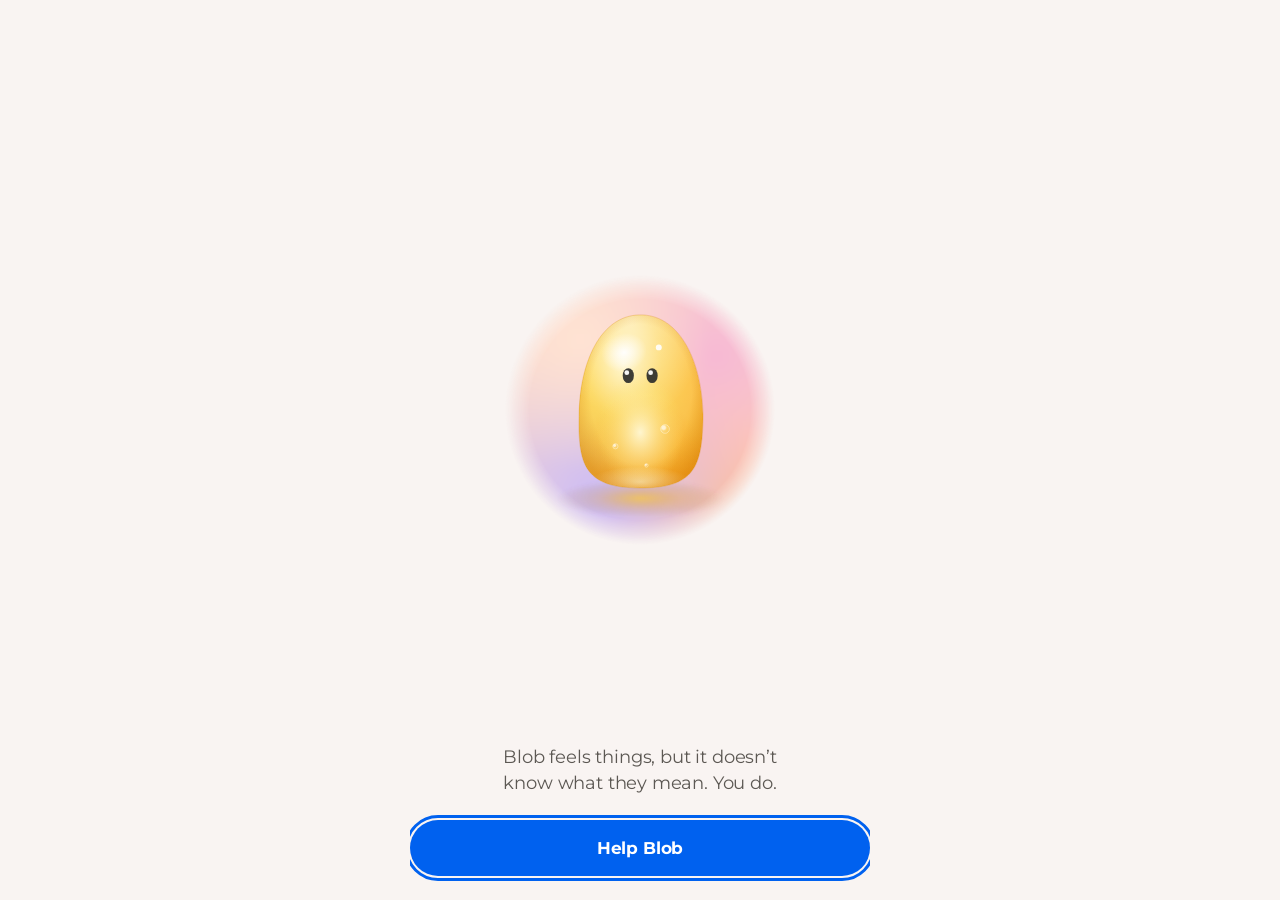
==== commit 60130394: "Onboarding rework: animated opening (3 frames, tap to skip), four feature screens (story with two in" ====
--- a/index.html
+++ b/index.html
@@ -17,7 +17,7 @@
 <link rel="preconnect" href="https://fonts.googleapis.com">
 <link rel="preconnect" href="https://fonts.gstatic.com" crossorigin>
 <link href="https://fonts.googleapis.com/css2?family=Montserrat:ital,wght@0,400;0,500;0,600;0,700;1,500;1,700&display=swap" rel="stylesheet">
-<link rel="stylesheet" href="app.css?v=28">
+<link rel="stylesheet" href="app.css?v=30">
 </head>
 <body>
 <svg width="0" height="0" style="position:absolute" aria-hidden="true">
@@ -37,6 +37,6 @@
 </svg>
 <div class="phone"><div id="app"></div></div>
 <script src="data.js?v=11"></script>
-<script src="app.js?v=29"></script>
+<script src="app.js?v=31"></script>
 </body>
 </html>
--- a/app.css
+++ b/app.css
@@ -445,3 +445,34 @@
 .how-now b { display: block; font-size: 15px; color: var(--ink); }
 .how-n { flex: none; font-size: 76px; font-weight: 700; letter-spacing: -0.05em; line-height: .9; }
 .how-n span { font-size: 26px; font-weight: 400; letter-spacing: -0.02em; color: var(--smoke); }
+
+/* ---------- onboarding: the opening ---------- */
+.ob-open { position: relative; min-height: 100%; overflow: hidden; text-align: center; }
+.op-title { position: absolute; left: 0; right: 0; top: 50%; transform: translateY(-50%); display: flex; flex-direction: column; align-items: center; margin: 0;
+  transition: top .8s cubic-bezier(.2, .9, .3, 1), transform .8s cubic-bezier(.2, .9, .3, 1), opacity .5s ease; }
+.op-hello { font-size: 17px; font-weight: 500; letter-spacing: 0; }
+.op-word { font-size: 64px; font-weight: 700; font-style: italic; letter-spacing: -0.03em; line-height: 1.05; }
+.op-blob { position: absolute; left: 50%; top: 50%; width: 300px; margin-left: -150px; transform: translateY(-38%); opacity: 0;
+  transition: opacity .6s ease, transform .8s cubic-bezier(.2, .9, .3, 1); }
+.op-blob .bsvg { transition: transform .9s cubic-bezier(.34, 1.56, .64, 1); transform: translateY(120px); }
+.op-foot { position: absolute; left: 0; right: 0; bottom: max(24px, env(safe-area-inset-bottom)); opacity: 0; transform: translateY(12px); transition: opacity .6s ease .1s, transform .6s ease .1s; }
+.op-foot .body { font-size: 18px; color: var(--smoke); max-width: 320px; margin: 0 auto; }
+.op-foot .btn { margin-top: 24px; }
+.ob-open.f2 .op-title { top: 22%; }
+.ob-open.f2 .op-blob, .ob-open.f3 .op-blob { opacity: 1; }
+.ob-open.f2 .op-blob .bsvg, .ob-open.f3 .op-blob .bsvg { transform: none; }
+.ob-open.f3 .op-title { top: 22%; opacity: 0; }
+.ob-open.f3 .op-blob { transform: translateY(-62%); }
+.ob-open.f3 .op-foot { opacity: 1; transform: none; }
+.ob-open.f1 .op-foot, .ob-open.f2 .op-foot { pointer-events: none; }
+@media (prefers-reduced-motion: reduce) { .op-title, .op-blob, .op-blob .bsvg, .op-foot { transition: none !important; } }
+/* ---------- onboarding: feature screens ---------- */
+.ob-feat { text-align: center; }
+.ob-feat .ob-blob { min-height: 280px; }
+.ob-feat h1 { font-size: 30px; font-weight: 700; letter-spacing: -0.03em; line-height: 1.2; }
+.ob-feat .body { font-size: 17px; color: var(--smoke); max-width: 330px; margin: 10px auto 0; }
+.ob-text { transition: opacity .15s ease; }
+.ob-text.swap #obh, .ob-text.swap #obbody, .ob-text.swap .vend { opacity: 0; }
+#obh, #obbody, .vend { transition: opacity .15s ease; }
+.obcard { margin-top: 16px; text-align: left; background: var(--card); border: 1px solid var(--line); border-radius: 20px; padding: 16px; font-size: 16px; line-height: 1.45; color: var(--ink); }
+.ob-feat .ticks { text-align: left; }
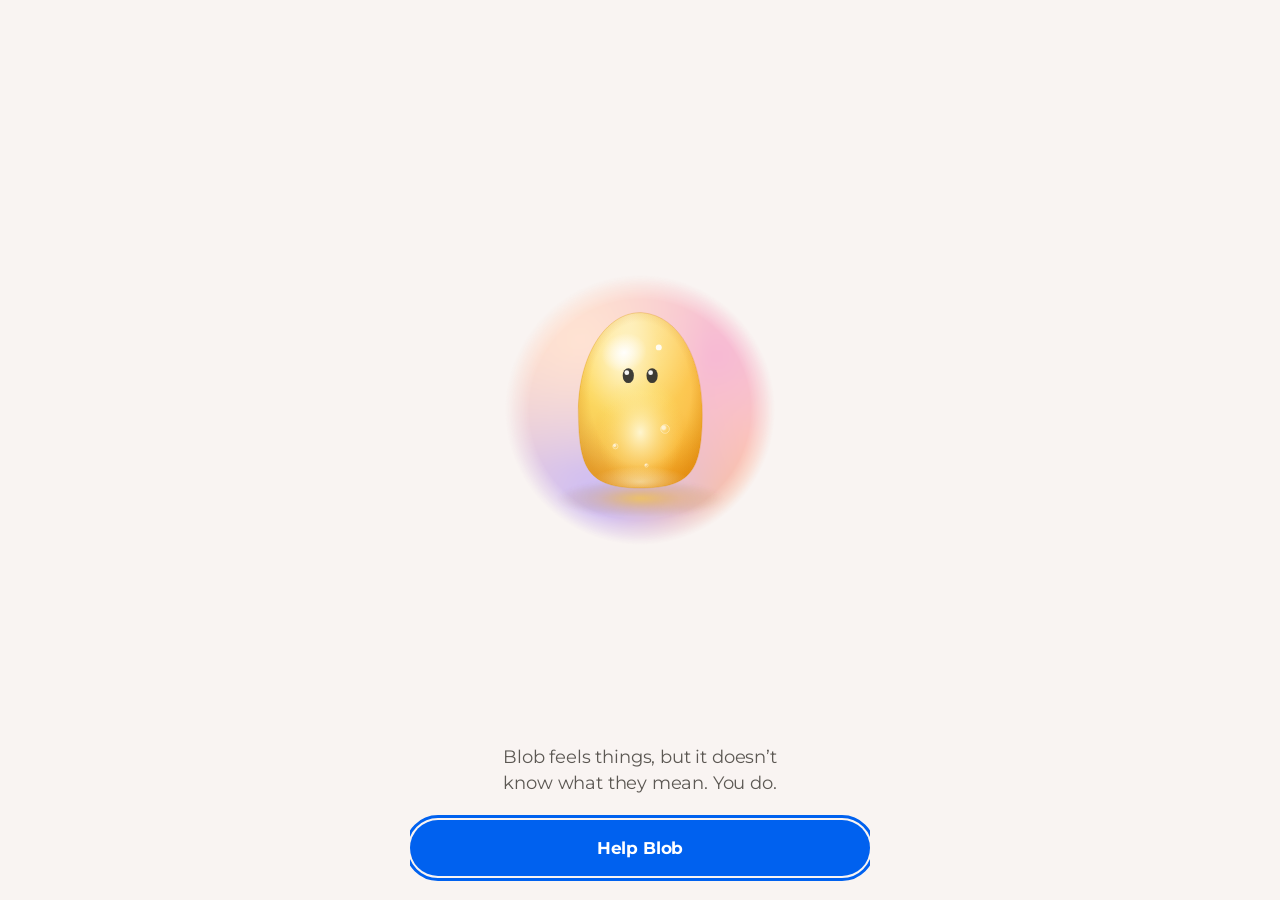
==== commit 370673cc: "Hangout: anonymous rooms of blobs by today's band, wave / me too / breathe together, simulated prese" ====
--- a/index.html
+++ b/index.html
@@ -17,7 +17,7 @@
 <link rel="preconnect" href="https://fonts.googleapis.com">
 <link rel="preconnect" href="https://fonts.gstatic.com" crossorigin>
 <link href="https://fonts.googleapis.com/css2?family=Montserrat:ital,wght@0,400;0,500;0,600;0,700;1,500;1,700&display=swap" rel="stylesheet">
-<link rel="stylesheet" href="app.css?v=30">
+<link rel="stylesheet" href="app.css?v=34">
 </head>
 <body>
 <svg width="0" height="0" style="position:absolute" aria-hidden="true">
@@ -37,6 +37,7 @@
 </svg>
 <div class="phone"><div id="app"></div></div>
 <script src="data.js?v=11"></script>
-<script src="app.js?v=31"></script>
+<script src="hangout-sim.js?v=1"></script>
+<script src="app.js?v=32"></script>
 </body>
 </html>
--- a/app.css
+++ b/app.css
@@ -476,3 +476,38 @@
 #obh, #obbody, .vend { transition: opacity .15s ease; }
 .obcard { margin-top: 16px; text-align: left; background: var(--card); border: 1px solid var(--line); border-radius: 20px; padding: 16px; font-size: 16px; line-height: 1.45; color: var(--ink); }
 .ob-feat .ticks { text-align: left; }
+
+/* ---------- hangout ---------- */
+.hgcard { display: grid; grid-template-columns: auto 1fr; align-items: center; gap: 12px 14px; }
+.hgcard .grow { min-width: 0; }
+.hgcard > .grow:first-child { grid-column: 1 / -1; }
+.hgcard .btn { grid-column: 1 / -1; width: 100%; }
+.hgcard .small { margin-top: 4px; }
+.hg-t { font-size: 15px; font-weight: 600; line-height: 1.3; }
+.hg-mini { display: flex; flex: none; }
+.hg-mini .bstage + .bstage { margin-left: -12px; }
+.hg-stage { position: relative; height: 460px; margin-top: 14px; border-radius: 28px; overflow: hidden; }
+.hg-sphere { left: -18%; right: -18%; top: -6%; bottom: -6%; }
+.hg-b { position: absolute; width: 72px; height: 72px; margin: -36px 0 0 -36px; border-radius: 50%; isolation: isolate; }
+.hg-b .bstage, .hg-b .bstage * { animation-delay: var(--dl); }
+.hg-b::before, .hg-me::after { content: ""; position: absolute; inset: -16px; border-radius: 50%; z-index: -1; opacity: 0; pointer-events: none;
+  background: radial-gradient(circle, rgba(255, 240, 170, .95), rgba(255, 240, 170, 0) 70%); }
+.hg-b.metoo::before, .hg-me.metoo::after { animation: halo 1.5s ease-out; }
+@keyframes halo { 0% { opacity: 0; transform: scale(.7); } 25% { opacity: 1; } 100% { opacity: 0; transform: scale(1.2); } }
+.hg-me { position: absolute; left: 50%; bottom: 40px; transform: translateX(-50%); display: flex; flex-direction: column; align-items: center; isolation: isolate; }
+.hg-me::before { content: ""; position: absolute; top: 2px; left: 50%; width: 112px; height: 112px; margin-left: -56px; border-radius: 50%; z-index: -1;
+  background: rgba(255, 255, 255, .22); box-shadow: 0 0 0 3px rgba(255, 255, 255, .9), 0 0 28px rgba(255, 255, 255, .55); }
+.hg-me span { font-size: 12px; font-weight: 700; margin-top: 2px; }
+.hg-count { position: absolute; left: 0; right: 0; bottom: 12px; text-align: center; font-size: 13px; color: var(--smoke); }
+.hg-line { min-height: 46px; display: flex; align-items: center; justify-content: center; text-align: center; margin-top: 8px; font-size: 16px; font-weight: 600; }
+.hg-acts { display: flex; gap: 8px; justify-content: center; align-items: center; flex-wrap: wrap; }
+.hg-acts .opt, .hg-join { min-height: 46px; padding: 0 18px; }
+.hg-acts .textbtn { width: auto; height: 46px; padding: 0 14px; }
+.opt[aria-disabled="true"] { opacity: .5; }
+.breathing .bsvg { animation: hgbreath 10s ease-in-out infinite !important; transform-origin: 50% 100%; }
+@keyframes hgbreath { 0% { transform: none; } 40% { transform: scale(1.12, 1.1); } 100% { transform: none; } }
+@media (prefers-reduced-motion: reduce) {
+  .breathing .bsvg { animation: none !important; filter: drop-shadow(0 0 10px rgba(255, 255, 255, .95)); }
+  .hg-b.metoo::before, .hg-me.metoo::after { animation: none; opacity: 1; }
+}
+a.btn { text-decoration: none; }
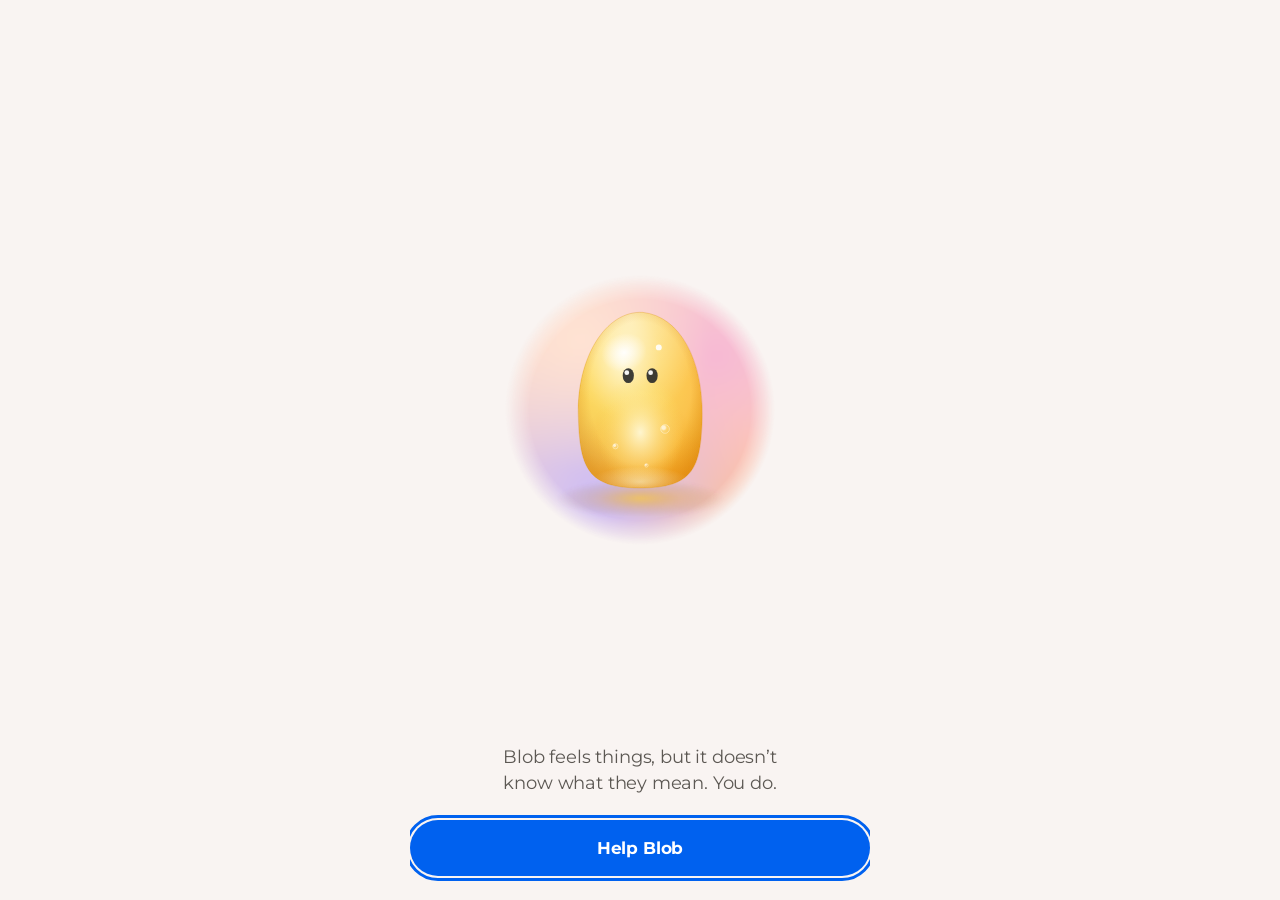
==== commit 313de2c1: "Home restructure: Blob hero with feeling line and meter, stories card, destress card (breathe / rest" ====
--- a/index.html
+++ b/index.html
@@ -17,7 +17,7 @@
 <link rel="preconnect" href="https://fonts.googleapis.com">
 <link rel="preconnect" href="https://fonts.gstatic.com" crossorigin>
 <link href="https://fonts.googleapis.com/css2?family=Montserrat:ital,wght@0,400;0,500;0,600;0,700;1,500;1,700&display=swap" rel="stylesheet">
-<link rel="stylesheet" href="app.css?v=34">
+<link rel="stylesheet" href="app.css?v=35">
 </head>
 <body>
 <svg width="0" height="0" style="position:absolute" aria-hidden="true">
@@ -38,6 +38,6 @@
 <div class="phone"><div id="app"></div></div>
 <script src="data.js?v=11"></script>
 <script src="hangout-sim.js?v=1"></script>
-<script src="app.js?v=32"></script>
+<script src="app.js?v=35"></script>
 </body>
 </html>
--- a/app.css
+++ b/app.css
@@ -511,3 +511,30 @@
   .hg-b.metoo::before, .hg-me.metoo::after { animation: none; opacity: 1; }
 }
 a.btn { text-decoration: none; }
+
+/* ---------- home: hero, stories, destress ---------- */
+.home-head { text-align: center; margin-top: 44px; }
+.home-head .date { margin-top: 0; font-size: 14px; }
+.home-head .title { margin-top: 4px; font-size: 30px; }
+.home-head .storybtn { top: 2px; }
+.hero { text-align: center; }
+.feel { font-size: 20px; font-weight: 700; letter-spacing: -0.02em; line-height: 1.3; max-width: 320px; margin: -6px auto 0; }
+.feelmeter { display: flex; align-items: center; justify-content: center; gap: 10px; margin-top: 10px; }
+.feelmeter span { font-size: 13px; color: var(--smoke); }
+.homecard { border-radius: 24px; }
+.storiescard { display: grid; grid-template-columns: 64px 1fr; gap: 12px 14px; align-items: center; }
+.storiescard .small { margin-top: 4px; }
+.storiescard .btn, .storiescard .textbtn { grid-column: 1 / -1; }
+.homecard > .small { margin-top: 4px; }
+.textbtn.left { text-align: left; width: auto; height: auto; min-height: 44px; display: inline-flex; align-items: center; text-decoration: none; color: var(--ink); }
+.dtiles { display: grid; grid-template-columns: 1fr 1fr; gap: 10px; margin-top: 14px; }
+.dtile { position: relative; display: flex; flex-direction: column; align-items: center; justify-content: center; gap: 2px; min-height: 120px; padding: 18px 8px 12px;
+  border-radius: 20px; background: var(--chip); border: 2px solid transparent; color: var(--ink); text-decoration: none; text-align: center; }
+.dtile b { font-size: 15px; }
+.dtile > span:last-child { font-size: 13px; color: var(--smoke); }
+.dtile.on { border-color: var(--ink); }
+.dtile.primary { background: var(--primary); border-color: var(--primary); color: #fff; }
+.dtile.primary > span:last-child { color: rgba(255, 255, 255, .85); }
+.sugg { position: absolute; top: 8px; left: 50%; transform: translateX(-50%); padding: 2px 8px; border-radius: 999px; background: var(--tab); color: var(--ink); font-size: 12px; font-weight: 700; white-space: nowrap; }
+.dtile.on .illo { margin-top: 12px; }
+.together { margin-top: 6px; font-size: 14px; font-weight: 600; text-decoration: underline; text-underline-offset: 3px; }
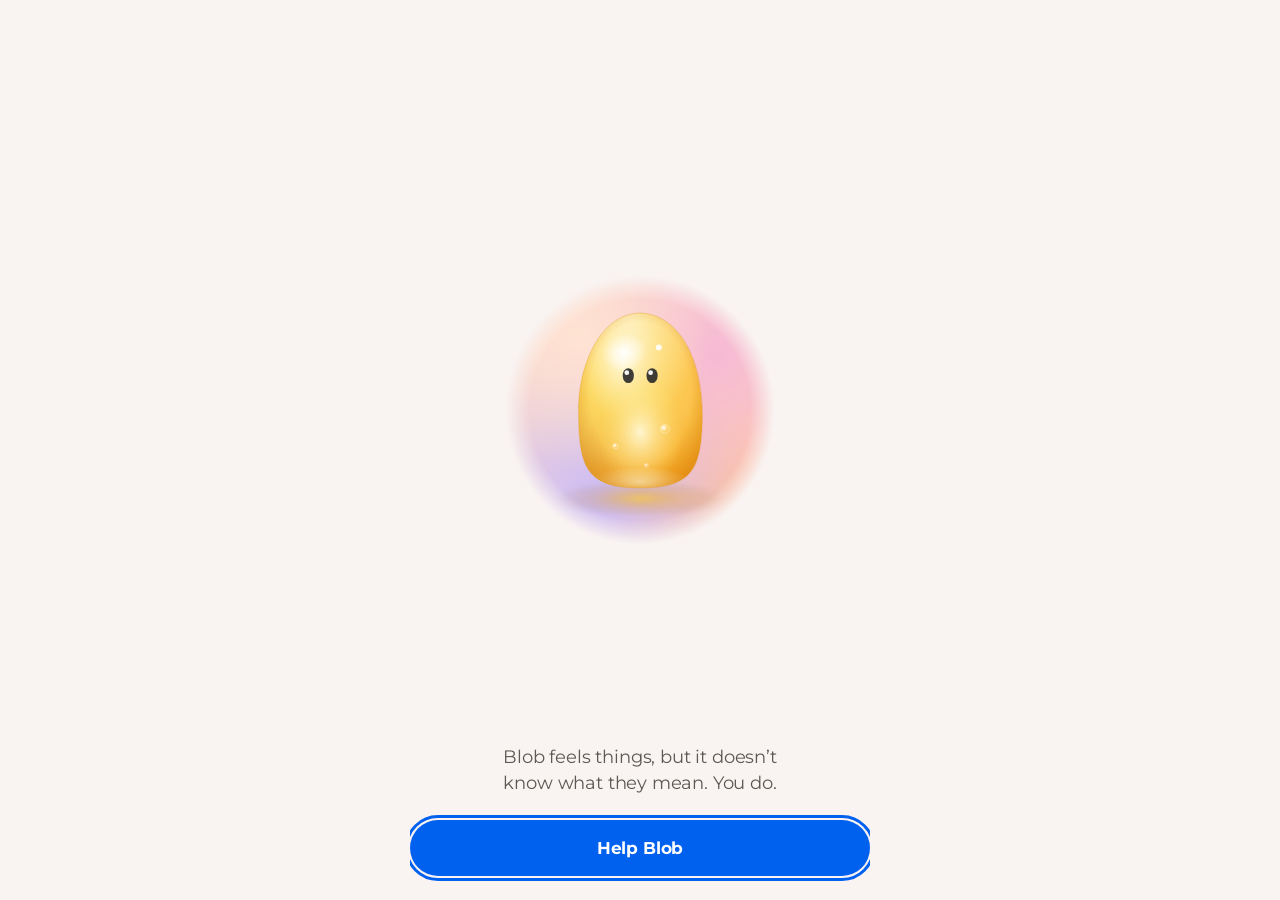
==== commit 15743321: "Community tab (Hangout); floating glass tab bar that shrinks to the current tab on scroll down and r" ====
--- a/index.html
+++ b/index.html
@@ -17,7 +17,7 @@
 <link rel="preconnect" href="https://fonts.googleapis.com">
 <link rel="preconnect" href="https://fonts.gstatic.com" crossorigin>
 <link href="https://fonts.googleapis.com/css2?family=Montserrat:ital,wght@0,400;0,500;0,600;0,700;1,500;1,700&display=swap" rel="stylesheet">
-<link rel="stylesheet" href="app.css?v=35">
+<link rel="stylesheet" href="app.css?v=37">
 </head>
 <body>
 <svg width="0" height="0" style="position:absolute" aria-hidden="true">
@@ -38,6 +38,6 @@
 <div class="phone"><div id="app"></div></div>
 <script src="data.js?v=11"></script>
 <script src="hangout-sim.js?v=1"></script>
-<script src="app.js?v=35"></script>
+<script src="app.js?v=37"></script>
 </body>
 </html>
--- a/app.css
+++ b/app.css
@@ -197,7 +197,7 @@
 /* tab bar */
 .tabbar {
   position: absolute; left: 0; right: 0; bottom: 0; height: calc(84px + env(safe-area-inset-bottom)); padding-bottom: env(safe-area-inset-bottom);
-  background: var(--card); border-top: 1px solid var(--line); display: grid; grid-template-columns: repeat(3, 1fr); z-index: 5;
+  background: var(--card); border-top: 1px solid var(--line); display: grid; grid-template-columns: repeat(4, 1fr); z-index: 5;
 }
 .tab { text-decoration: none; display: flex; flex-direction: column; align-items: center; justify-content: center; gap: 4px; color: #5c5853; font-size: 12px; font-weight: 500; }
 .tab .ic { width: 56px; height: 30px; border-radius: 999px; display: grid; place-items: center; }
@@ -538,3 +538,20 @@
 .sugg { position: absolute; top: 8px; left: 50%; transform: translateX(-50%); padding: 2px 8px; border-radius: 999px; background: var(--tab); color: var(--ink); font-size: 12px; font-weight: 700; white-space: nowrap; }
 .dtile.on .illo { margin-top: 12px; }
 .together { margin-top: 6px; font-size: 14px; font-weight: 600; text-decoration: underline; text-underline-offset: 3px; }
+
+/* ---------- glass tab bar (phones and tablets) ---------- */
+@media (max-width: 899px) {
+  .tabbar { left: 14px; right: auto; width: calc(100% - 28px); bottom: calc(10px + env(safe-area-inset-bottom)); height: 66px; padding: 5px; border-radius: 33px; border: 1px solid rgba(255, 255, 255, .8);
+    background: rgba(253, 252, 252, .58); -webkit-backdrop-filter: blur(22px) saturate(1.8); backdrop-filter: blur(22px) saturate(1.8);
+    box-shadow: 0 10px 30px rgba(45, 44, 43, .14), inset 0 1px 0 rgba(255, 255, 255, .95), inset 0 -1px 0 rgba(45, 44, 43, .04);
+    transition: width .45s cubic-bezier(.2, .9, .25, 1.05), height .35s ease; overflow: hidden; }
+  .tab { border-radius: 28px; font-size: 11px; transition: opacity .2s ease; min-width: 0; white-space: nowrap; }
+  .tab .ic { height: 28px; }
+  .tab[aria-current="page"] { background: rgba(255, 255, 255, .7); }
+  .tab[aria-current="page"] .ic { background: transparent; color: var(--ink); }
+  .tabbar.mini { width: 58px; height: 58px; grid-template-columns: 1fr; }
+  .tabbar.mini .tab:not([aria-current]) { display: none; }
+  .tabbar.mini .tab { font-size: 0; gap: 0; }
+  .screen.with-tabs { padding-bottom: 104px; }
+}
+@media (max-width: 899px) and (prefers-reduced-motion: reduce) { .tabbar { transition: none; } }
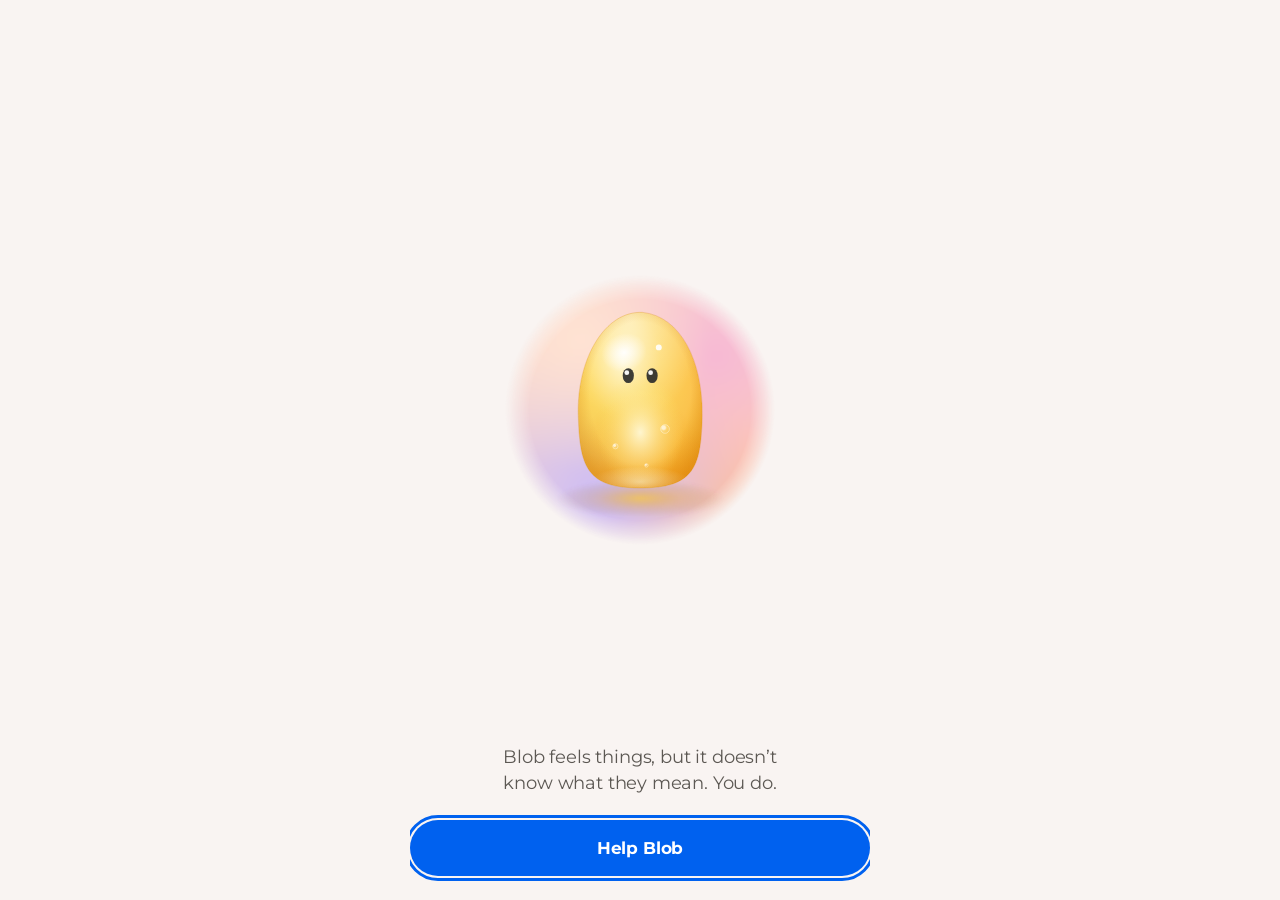
==== commit c90e203b: "Four weeks of made-up Fitbit Air data (sleep, HRV, breathing, SpO2, skin temp, AZM, calories, exerci" ====
--- a/index.html
+++ b/index.html
@@ -17,7 +17,7 @@
 <link rel="preconnect" href="https://fonts.googleapis.com">
 <link rel="preconnect" href="https://fonts.gstatic.com" crossorigin>
 <link href="https://fonts.googleapis.com/css2?family=Montserrat:ital,wght@0,400;0,500;0,600;0,700;1,500;1,700&display=swap" rel="stylesheet">
-<link rel="stylesheet" href="app.css?v=37">
+<link rel="stylesheet" href="app.css?v=38">
 </head>
 <body>
 <svg width="0" height="0" style="position:absolute" aria-hidden="true">
@@ -36,8 +36,8 @@
   </defs>
 </svg>
 <div class="phone"><div id="app"></div></div>
-<script src="data.js?v=11"></script>
+<script src="data.js?v=12"></script>
 <script src="hangout-sim.js?v=1"></script>
-<script src="app.js?v=37"></script>
+<script src="app.js?v=39"></script>
 </body>
 </html>
--- a/app.css
+++ b/app.css
@@ -555,3 +555,55 @@
   .screen.with-tabs { padding-bottom: 104px; }
 }
 @media (max-width: 899px) and (prefers-reduced-motion: reduce) { .tabbar { transition: none; } }
+
+/* ---------- last night and today ---------- */
+.lastnight { margin-top: 18px; }
+.nightline { font-size: 15px; font-weight: 600; margin-top: 6px; }
+.stats.six { grid-template-columns: repeat(3, 1fr); margin-top: 12px; }
+.stat .sub { display: block; font-style: normal; font-size: 12px; color: var(--smoke); margin-top: 2px; line-height: 1.3; }
+.stat span { display: block; }
+
+/* ---------- ways to unwind ---------- */
+.unwind, .helps, .fitlist { list-style: none; margin: 12px 0 0; padding: 0; }
+.urow { display: flex; align-items: center; gap: 14px; padding: 10px 0; border-bottom: 1px solid var(--line); text-decoration: none; color: var(--ink); min-height: 84px; }
+.urow .grow { flex: 1; min-width: 0; display: flex; flex-direction: column; gap: 2px; }
+.urow b { font-size: 16px; }
+.urow .grow span { font-size: 13px; color: var(--smoke); }
+.sugg-pill { flex: none; padding: 3px 10px; border-radius: 999px; background: var(--tab); font-size: 12px; font-weight: 700; }
+.helps li { display: flex; align-items: center; gap: 12px; padding: 8px 0; font-size: 15px; }
+.fitlist li { display: flex; align-items: center; gap: 12px; padding: 10px 0; border-bottom: 1px solid var(--line); }
+.fitlist li:last-child { border-bottom: 0; }
+.fitlist .grow { flex: 1; min-width: 0; display: flex; flex-direction: column; gap: 2px; }
+.fitlist b { font-size: 14px; }
+.fitlist .grow span { font-size: 12px; color: var(--smoke); }
+.fitv { flex: none; max-width: 46%; text-align: right; font-size: 14px; font-weight: 600; }
+
+/* ---------- care modes: Blob's body for each way to unwind ---------- */
+.st-sigh .b-squash { animation: sigh 9s ease-in-out infinite; }
+.st-sigh .b-look { animation: none; }
+@keyframes sigh { 0% { transform: none; } 22% { transform: scale(1.05, 1.09); } 33% { transform: scale(1.08, 1.15); } 100% { transform: none; } }
+.st-soften .b-squash { animation: soften 15s ease-in-out infinite; }
+.st-soften .b-blink { animation: softeneyes 15s ease-in-out infinite; }
+@keyframes soften { 0% { transform: none; } 6%, 30% { transform: scale(1.12, .86); } 40% { transform: scale(.97, 1.04); } 48% { transform: scale(1.02, .98); } 56%, 100% { transform: none; } }
+@keyframes softeneyes { 0%, 3% { transform: none; } 8%, 30% { transform: scaleY(.2); } 36%, 100% { transform: none; } }
+.st-look .b-look { animation: none; transform: translate(calc(var(--lx, 0) * var(--look) * 1.6), calc(var(--ly, 0) * var(--look) * 1.2)); transition: transform .9s cubic-bezier(.3, .7, .3, 1); }
+.st-look .b-squash, .st-look .b-lean { animation: none; }
+.st-walk .b-squash { animation: walkhop 1s ease-in-out infinite; }
+@keyframes walkhop { 0%, 100% { transform: none; } 30% { transform: scale(1.04, .95); } 60% { transform: translateY(-5%) scale(.98, 1.03); } }
+.st-stretch .b-squash { animation: stretchtall 60s ease-in-out infinite; }
+.st-stretch .b-lean { animation: stretchlean 60s ease-in-out infinite; }
+@keyframes stretchtall { 0% { transform: none; } 6%, 22% { transform: scale(.88, 1.18); } 28%, 72% { transform: scale(.95, 1.06); } 80% { transform: scale(1.04, .97); } 88% { transform: scale(.98, 1.02); } 100% { transform: none; } }
+@keyframes stretchlean { 0%, 25% { transform: none; } 30%, 47% { transform: rotate(-9deg); } 55%, 72% { transform: rotate(9deg); } 78%, 100% { transform: none; } }
+.st-winddown .b-squash { animation: winddown 12s ease-in-out infinite; }
+.st-winddown .b-blink { animation: none; transform: scaleY(.45); }
+.st-winddown .b-look { animation: none; }
+@keyframes winddown { 0%, 100% { transform: none; } 33% { transform: scale(1.06, 1.11); } }
+.duskfade { opacity: 0; transition: opacity 180s linear; }
+.duskfade.on { opacity: 1; }
+.dimmer { position: absolute; inset: 0; background: #1d1b22; opacity: 0; pointer-events: none; transition: opacity 180s linear; z-index: 3; }
+.dimmer.on { opacity: .4; }
+.care { position: relative; z-index: 4; }
+@media (prefers-reduced-motion: reduce) {
+  .st-look .b-look { transition: none; }
+  .duskfade, .dimmer { transition: none; }
+}
